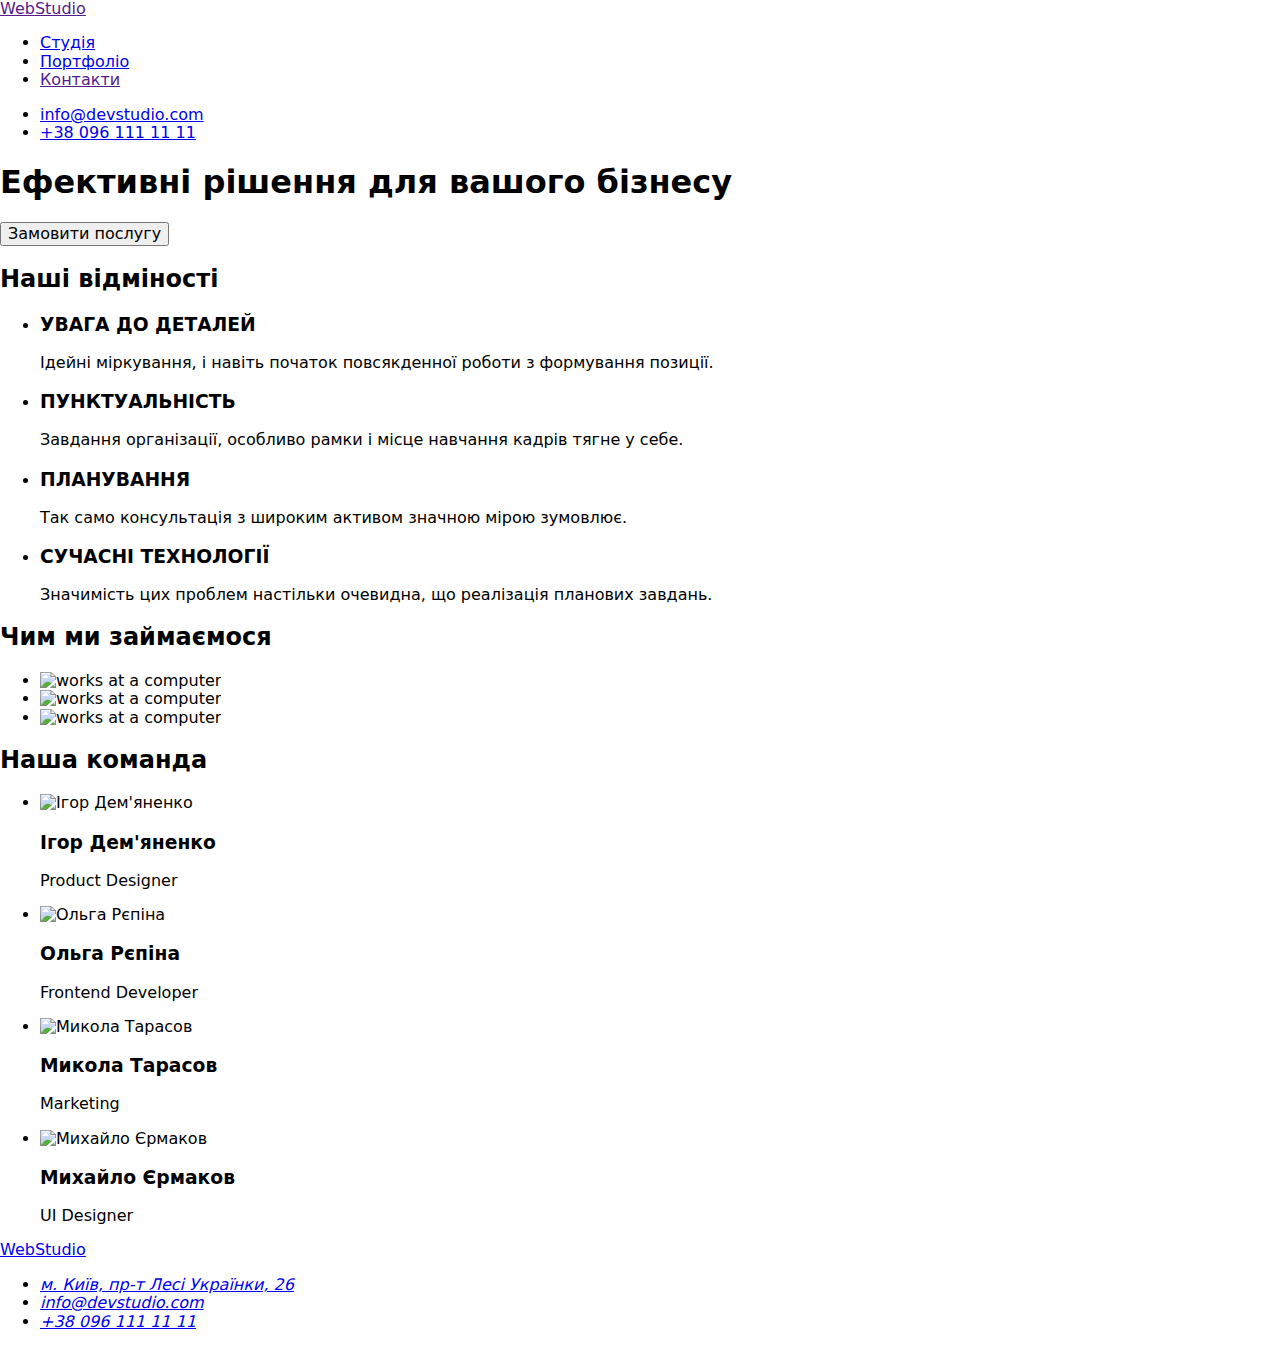
==== index.html @ b488ad5a "Initial commit" ====
<!DOCTYPE html>
<html lang="en">
<head>
    <link href="https://fonts.googleapis.com/css2?family=Raleway:wght@700&family=Roboto:wght@400;500;700;900&display=swap" rel="stylesheet">
    <link rel="stylesheet" href="https://cdnjs.cloudflare.com/ajax/libs/modern-normalize/0.6.0/modern-normalize.min.css"/>
    <meta charset="UTF-8">
    <meta http-equiv="X-UA-Compatible" content="IE=edge">
    <meta name="viewport" content="width=device-width, initial-scale=1.0">
    <title>Document</title>
    <link rel="stylesheet" href="./css/style.css">
</head>
<body>
    <header class="border-bottom">
    <div class="container">
        <nav class="main-nav">
                <a href="" class="logo"><span class="accent">Web</span>Studio</a>       
            <ul class="site-nav">
               <li class="item"><a href="./index.html" class="header-link current">Студія</a></li> 
                <li class="item"><a href="./portfolio.html" class="header-link">Портфоліо</a></li>
                <li class="item"><a href="" class="header-link">Контакти</a></li>
            </ul>
        </nav>
        
          <ul class="contact-nav">  
            <li><a href="mailto:info@devstudio.com" class="link">info@devstudio.com</a></li> 
            <li><a href="tel:+380961111111" class="link link-second">+38 096 111 11 11</a></li>
        </ul>       
        
    </div>
    </header>
<main>
    <section class="section first-sections">
                 <h1 class="first-title">Ефективні рішення для вашого бізнесу</h1>
        <button type="button" class="button">Замовити послугу</button>
    </section>
    <section class="section">
                
            <h2 class="second-title">Наші відміності</h2>
        <div class="container">
            <ul class="three-list">            
                <li class="item"><h3 class="three-title">УВАГА ДО ДЕТАЛЕЙ</h3>
                    <p>Ідейні міркування, і навіть початок повсякденної роботи з формування позиції.</p>
                </li>
                <li class="item"><h3 class="three-title">ПУНКТУАЛЬНІСТЬ</h3>
                    <p>Завдання організації, особливо рамки і місце навчання кадрів тягне у себе.</p>
                </li>
                <li class="item"><h3 class="three-title">ПЛАНУВАННЯ</h3>
                    <p>Так само консультація з широким активом значною мірою зумовлює.</p>
                </li>
                <li class="item"><h3 class="three-title">СУЧАСНІ ТЕХНОЛОГІЇ</h3>
                    <p>Значимість цих проблем настільки очевидна, що реалізація планових завдань.</p>
                </li>                       
            </ul>
    
        </div>
    </section>

    <section class="section section-off-padding">
                <h2 class="second-title">Чим ми займаємося</h2>
        <div class="container">
            
        <ul class="work-list">
            <li class="item"><img src="./images/imgone.jpg" alt="works at a computer" width="370"></li>
            <li class="item"><img src="./images/imgtwo.jpg" alt="works at a computer" width="370"></li>
            <li class="item"><img src="./images/imgthree.jpg" alt="works at a computer" width="370"></li>            
        </ul>
        </div>        
    </section>
            
    <section class="section">

                     <h2 class="second-title" class="second-title">Наша команда</h2>
            <div class="container person">
                    
            <ul class="person-list">
                <li class="item"><img class="person-foto" src="./images/igor.jpg" alt="Ігор Дем'яненко" width="270">
                    <div class="item-team"><h3 class="three-title">Ігор Дем'яненко</h3>
                    <p class="job-title">Product Designer</p></div>
                </li>
                <li class="item"><img class="person-foto" src="./images/olga.jpg" alt="Ольга Рєпіна" width="270">
                    <div class="item-team"><h3 class="three-title">Ольга Рєпіна</h3>
                    <p class="job-title">Frontend Developer</p></div>
                </li>
                <li class="item"><img class="person-foto" src="./images/kolya.jpg" alt="Микола Тарасов" width="270">
                    <div class="item-team"><h3 class="three-title">Микола Тарасов</h3>
                    <p class="job-title">Marketing</p></div>
                </li>
                <li class="item"><img class="person-foto" src="./images/miha.jpg" alt="Михайло Єрмаков" width="270">
                    <div class="item-team"><h3 class="three-title">Михайло Єрмаков</h3>
                    <p class="job-title">UI Designer</p></div>
                </li>              
            </ul>
            </div>
    </section>
</main>

    <footer class="list-footer">   

        

        <div class="container container-footer">
            <div class="logo-footer"><a href="./index.html" class="logo logo-footer"><span          class="accent">Web</span>Studio</a></div>
            <address class="address-footer">
                <ul class="contacts-list">
                    <li class="item"><a href="https://www.google.com/search?q=%D0%BC.+%D0%9A%D0%B8%D1%97%D0%B2%2C+%D0%BF%D1%80-%D1%82+%D0%9B%D0%B5%D1%81%D1%96+%D0%A3%D0%BA%D1%80%D0%B0%D1%97%D0%BD%D0%BA%D0%B8%2C+26&rlz=1C1CHBD_ruUA898UA898&oq=%D0%BC.+%D0%9A%D0%B8%D1%97%D0%B2%2C+%D0%BF%D1%80-%D1%82+%D0%9B%D0%B5%D1%81%D1%96+%D0%A3%D0%BA%D1%80%D0%B0%D1%97%D0%BD%D0%BA%D0%B8%2C+26&aqs=chrome..69i57j0i512j0i22i30l2.717j0j9&sourceid=chrome&ie=UTF-8" "target="_blank" class="link-footer addres"  rel="noopener noreferrer">м. Київ, пр-т Лесі Українки, 26</a></li>
                    <li class="item"><a href="mailto:info@devstudio.com" class="link-footer">info@devstudio.com</a></li>
                    <li class="item"><a href="tel:+380961111111" class="link-footer">+38 096 111 11 11</a></li>
                </ul>
            </address>
        </div>
    </footer>
</body>
</html>
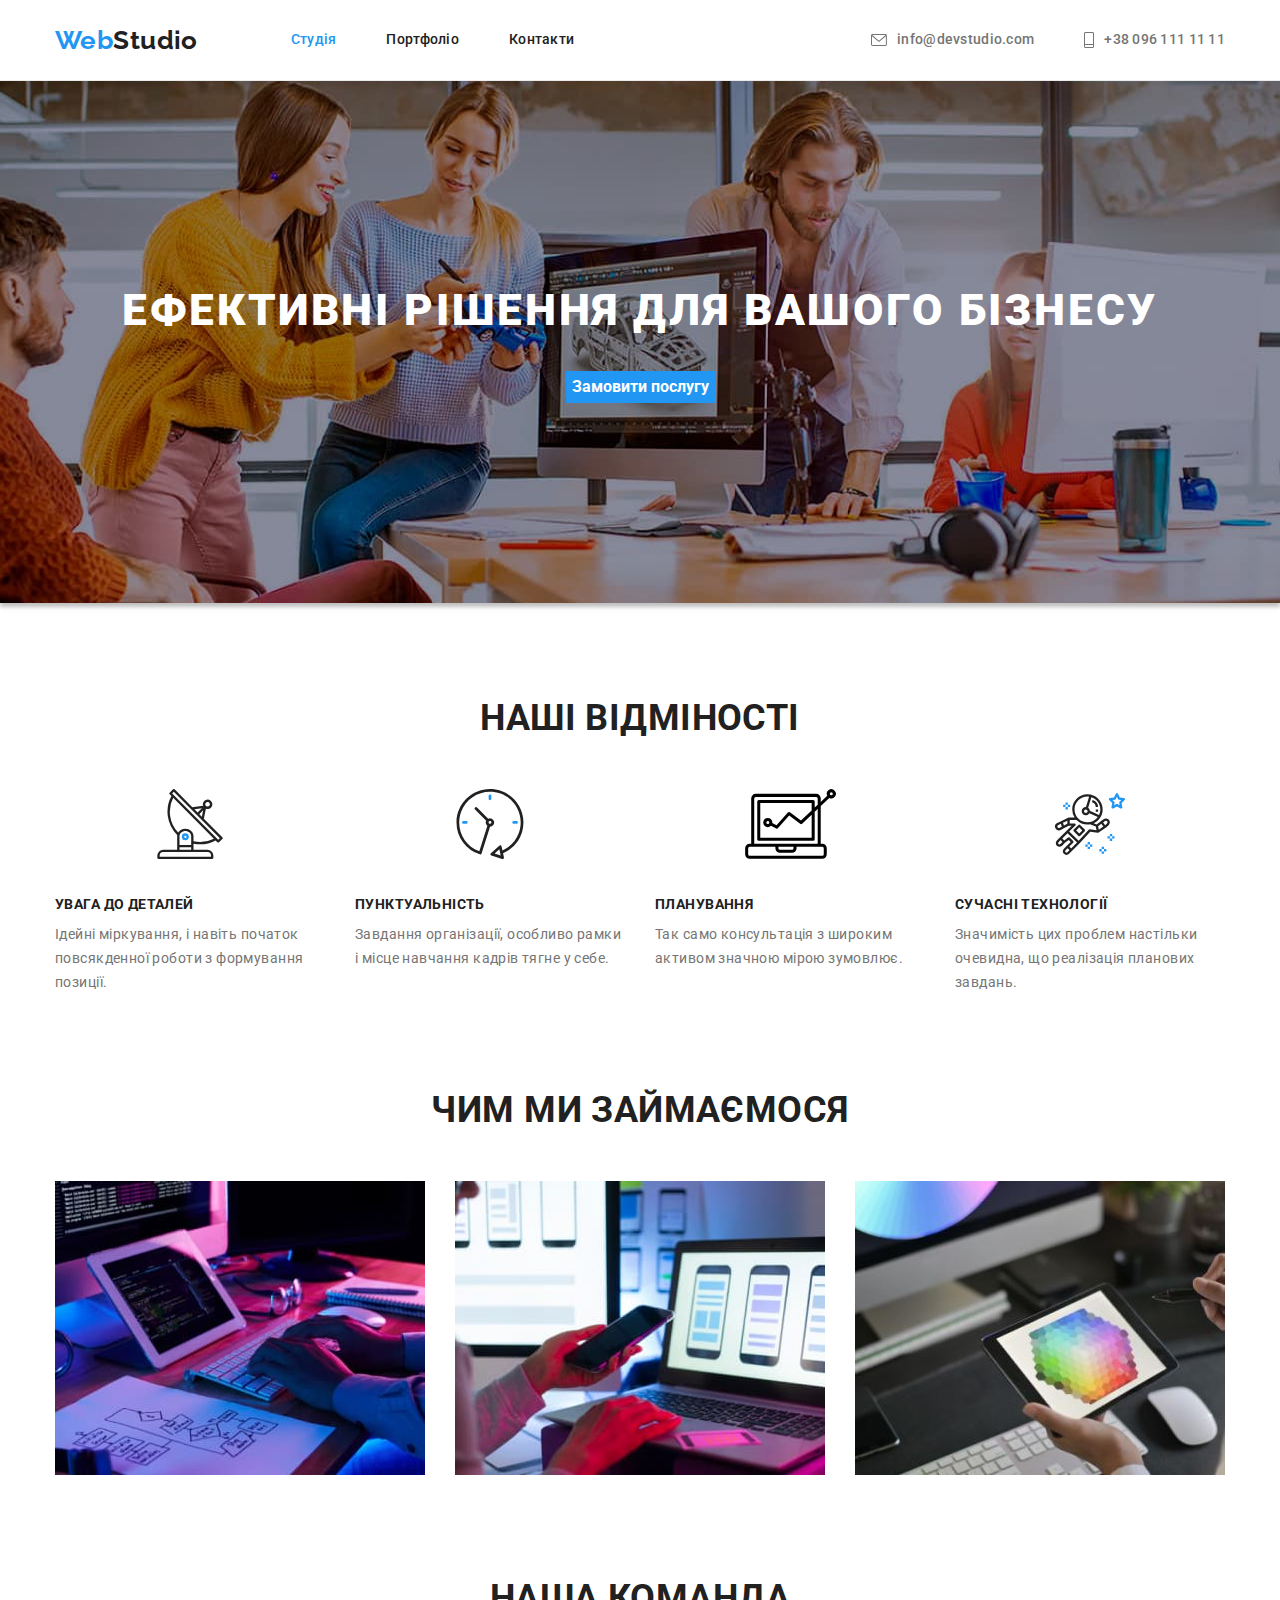
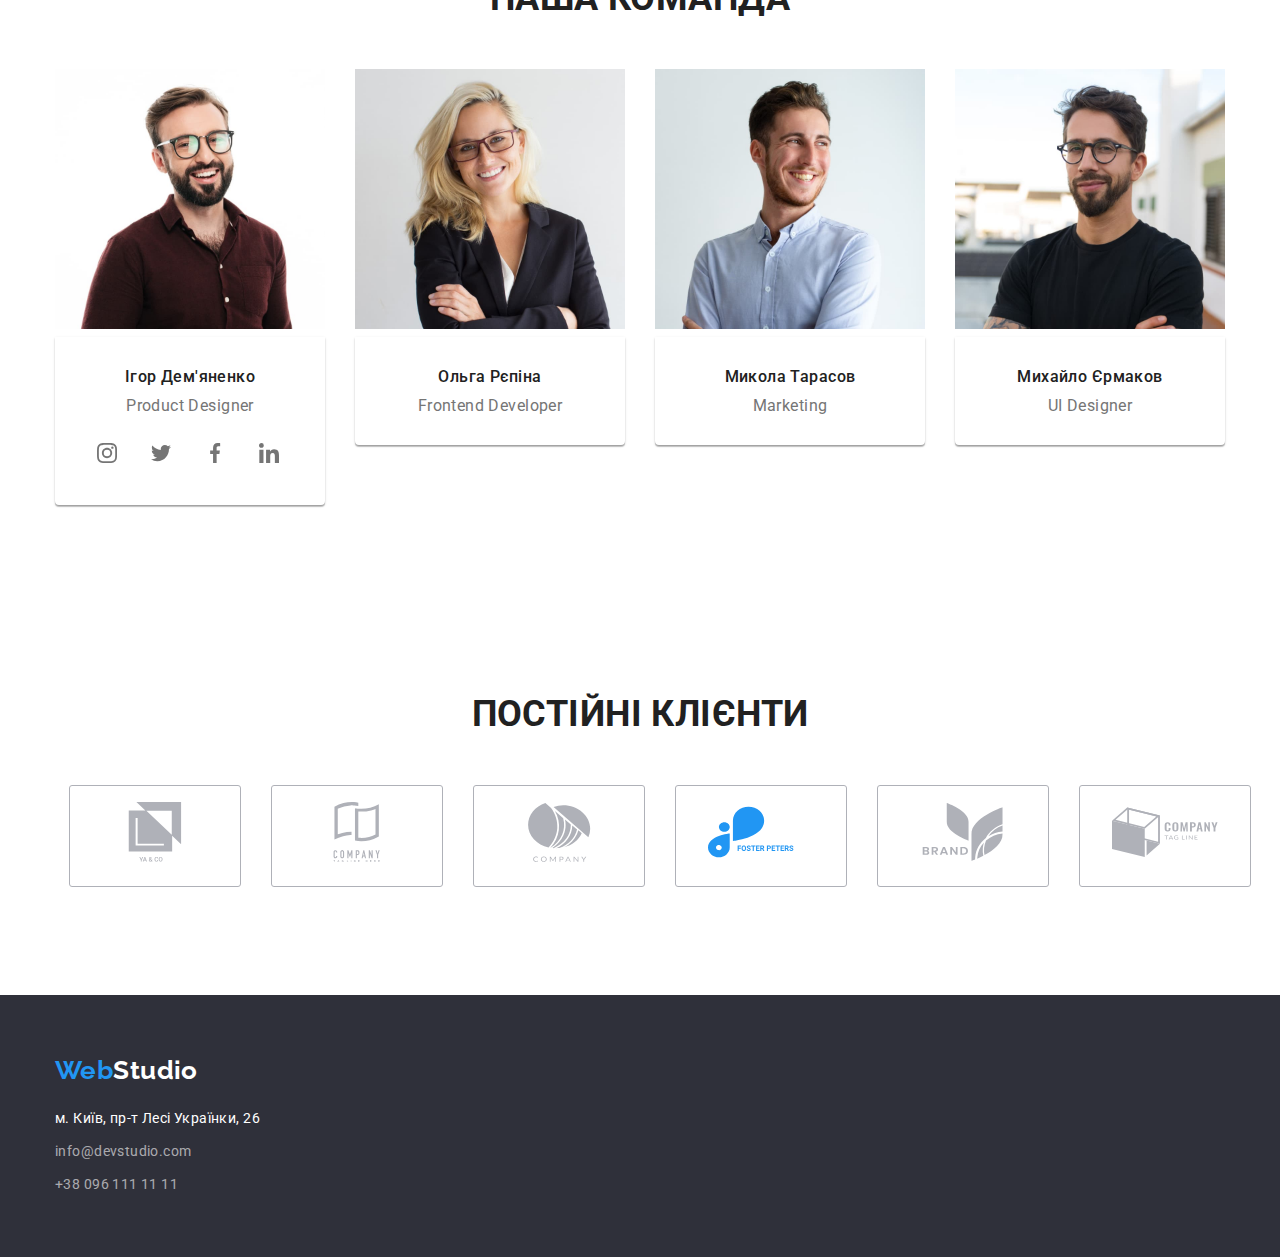
==== commit c82b409f: "для проверки svg" ====
--- a/index.html
+++ b/index.html
@@ -20,16 +20,16 @@
                 <li class="item"><a href="" class="header-link">Контакти</a></li>
             </ul>
         </nav>
-        
           <ul class="contact-nav">  
-            <li><a href="mailto:info@devstudio.com" class="link">info@devstudio.com</a></li> 
-            <li><a href="tel:+380961111111" class="link link-second">+38 096 111 11 11</a></li>
+            <li><a href="mailto:info@devstudio.com" class="link"><svg class="icon__massage"><use href="./images/symbol-defs.svg#icon-envelope-hover"></use></svg>info@devstudio.com</a></li> 
+            <li><a href="tel:+380961111111" class="link link-second"><svg class="icon__phone"><use href="./images/symbol-defs.svg#icon-phone"></use></svg> +38 096 111 11 11</a></li>
         </ul>       
         
     </div>
     </header>
 <main>
     <section class="section first-sections">
+        
                  <h1 class="first-title">Ефективні рішення для вашого бізнесу</h1>
         <button type="button" class="button">Замовити послугу</button>
     </section>
@@ -38,16 +38,16 @@
             <h2 class="second-title">Наші відміності</h2>
         <div class="container">
             <ul class="three-list">            
-                <li class="item"><h3 class="three-title">УВАГА ДО ДЕТАЛЕЙ</h3>
+                <li class="item"><svg class="icon__our__differences" width="70" height="70"><use href="./images/symbol-defs.svg#icon-antenna-1"></use></svg><h3 class="three-title">УВАГА ДО ДЕТАЛЕЙ</h3>
                     <p>Ідейні міркування, і навіть початок повсякденної роботи з формування позиції.</p>
                 </li>
-                <li class="item"><h3 class="three-title">ПУНКТУАЛЬНІСТЬ</h3>
+                <li class="item"><svg class="icon__our__differences" width="70" height="70"><use href="./images/symbol-defs.svg#icon-clock-1"></use></svg><h3 class="three-title">ПУНКТУАЛЬНІСТЬ</h3>
                     <p>Завдання організації, особливо рамки і місце навчання кадрів тягне у себе.</p>
                 </li>
-                <li class="item"><h3 class="three-title">ПЛАНУВАННЯ</h3>
+                <li class="item"><svg class="icon__our__differences" width="70" height="70"><use href="./images/symbol-defs.svg#icon-Vector-1"></use></svg><h3 class="three-title">ПЛАНУВАННЯ</h3>
                     <p>Так само консультація з широким активом значною мірою зумовлює.</p>
                 </li>
-                <li class="item"><h3 class="three-title">СУЧАСНІ ТЕХНОЛОГІЇ</h3>
+                <li class="item"><svg class="icon__our__differences" width="70" height="70"><use href="./images/symbol-defs.svg#icon-astronaut-1"></use></svg><h3 class="three-title">СУЧАСНІ ТЕХНОЛОГІЇ</h3>
                     <p>Значимість цих проблем настільки очевидна, що реалізація планових завдань.</p>
                 </li>                       
             </ul>
@@ -69,29 +69,112 @@
             
     <section class="section">
 
-                     <h2 class="second-title" class="second-title">Наша команда</h2>
+                     <h2 class="second-title">Наша команда</h2>
             <div class="container person">
                     
             <ul class="person-list">
                 <li class="item"><img class="person-foto" src="./images/igor.jpg" alt="Ігор Дем'яненко" width="270">
                     <div class="item-team"><h3 class="three-title">Ігор Дем'яненко</h3>
-                    <p class="job-title">Product Designer</p></div>
+                    <p class="job-title">Product Designer</p>
+                    <ul class="social__list">
+                        <li class="social__item">
+                            <a href="#" class="social__link" target="_blank">
+                                <svg class="icon__social" width="20" height="20">
+                                    <use class="test" href="/images/symbol-defs.svg#icon-instagram-2"></use>
+                                </svg>
+                            </a>
+                        </li>
+                        <li class="social__item">
+                            <a href="#" class="social__link" target="_blank">
+                                <svg class="icon__social" width="20" height="20">
+                                    <use href="/images/symbol-defs.svg#icon-twitter-1""></use>
+                                </svg>
+                            </a>
+                        </li>
+                        <li class="social__item">
+                            <a href="#" class="social__link" target="_blank">
+                                <svg class="icon__social" width="20" height="20">
+                                    <use href="/images/symbol-defs.svg#icon-facebook-1"></use>
+                                </svg>
+                            </a>
+                        </li>
+                        <li class="social__item">
+                            <a href="#" class="social__link" target="_blank">
+                                <svg class="icon__social" width="20" height="20">
+                                    <use href="/images/symbol-defs.svg#icon-linkedin-1"></use>
+                                </svg>
+                            </a>
+                        </li>
+                    </ul>                   
+                </div>
+                    
                 </li>
                 <li class="item"><img class="person-foto" src="./images/olga.jpg" alt="Ольга Рєпіна" width="270">
                     <div class="item-team"><h3 class="three-title">Ольга Рєпіна</h3>
-                    <p class="job-title">Frontend Developer</p></div>
+                    <p class="job-title">Frontend Developer</p>                    
+                </div>
+                   
                 </li>
                 <li class="item"><img class="person-foto" src="./images/kolya.jpg" alt="Микола Тарасов" width="270">
                     <div class="item-team"><h3 class="three-title">Микола Тарасов</h3>
-                    <p class="job-title">Marketing</p></div>
+                    <p class="job-title">Marketing</p>                    
+                </div>
+                   
                 </li>
                 <li class="item"><img class="person-foto" src="./images/miha.jpg" alt="Михайло Єрмаков" width="270">
                     <div class="item-team"><h3 class="three-title">Михайло Єрмаков</h3>
-                    <p class="job-title">UI Designer</p></div>
-                </li>              
-            </ul>
+                    <p class="job-title">UI Designer</p>                    
             </div>
     </section>
+
+    <section class="section">
+        <h2 class="second-title">Постійні клієнти</h2>
+        <ul class="client">
+            <li class="client__item">
+                <a href="">
+                    <svg class="icon__client" width="106" height="60">
+                        <use href="/images/symbol-defs.svg#icon-Union"></use>
+                    </svg>
+                </a>
+            </li>
+            <li class="client__item">
+                <a href="">
+                    <svg class="icon__client" width="106" height="60">
+                        <use href="/images/symbol-defs.svg#icon-group"></use>
+                    </svg>
+                </a>
+            </li>
+            <li class="client__item">
+                <a href="">
+                    <svg class="icon__client" width="106" height="60">
+                        <use href="/images/symbol-defs.svg#icon-group-1"></use>
+                    </svg>
+                </a>
+            </li>
+            <li class="client__item">
+                <a href="">
+                    <svg class="icon__client" width="106" height="60">
+                        <use href="/images/symbol-defs.svg#icon-group-2"></use>
+                    </svg>
+                </a>
+            </li>
+            <li class="client__item">
+                <a href="">
+                    <svg class="icon__client" width="106" height="60">
+                        <use href="/images/symbol-defs.svg#icon-group-3"></use>
+                    </svg>
+                </a>
+            </li>
+            <li class="client__item">
+                <a href="">
+                    <svg class="icon__client" width="106" height="60">
+                        <use href="/images/symbol-defs.svg#icon-Object"></use>
+                    </svg>
+                </a>
+            </li>
+        </ul>
+    </section>
+
 </main>
 
     <footer class="list-footer">   
--- a/css/style.css
+++ b/css/style.css
@@ -0,0 +1,483 @@
+:root {
+    --accent-color: #2196F3;
+    --primary-text-color: #757575;
+    --primary-bg-color: #FFFFFF;
+    --primary-page-color: #212121;
+    --portfolio-button-color: #F5F4FA;
+}
+
+body {
+    color: var(--primary-text-color);
+    background-color: var(--primary-bg-color);
+    font-family: Roboto, sans-serif;
+    letter-spacing: 0.03em;    
+    font-size: 14px;
+    line-height: 1.71;
+}
+
+.logo {
+    margin-left: 0px;
+    margin-right: 93px;
+    
+    color: var(--primary-page-color);
+    text-decoration: none;
+    font-family: Raleway;
+    font-size: 26px;
+    font-weight: 700;
+    line-height: 1.19;
+}
+
+.main-nav {
+    display: flex;
+    align-items: center;
+
+}
+
+
+
+.logo:hover,
+.logo:focus {
+    color: var(--accent-color);
+}
+
+.logo-footer {
+    margin-bottom: 20px;
+    margin-right: 0;
+
+    color: var(--primary-bg-color);
+}
+
+.list-footer {
+    background-color: #2F303A;
+    
+}
+
+.button {
+    color: var(--primary-bg-color);
+    background-color: var(--accent-color);
+    border: none;
+    font-family: 'Roboto';
+    font-weight: 700;
+    font-size: 16px;
+    line-height: 1.88;
+    cursor: pointer;
+}
+
+.portfolio-button {
+    border-radius: 4px;
+    padding: 6px 22px;
+    
+    background-color: var(--portfolio-button-color);
+    color: var(--primary-page-color);
+    font-weight: 500;
+    line-height: 1.6;    
+}
+
+
+
+.portfolio-button:hover,
+.portfolio-button:focus {
+    background-color: var(--accent-color);
+    color: var(--primary-bg-color);
+}
+
+.button-list {
+    list-style: none;
+}
+
+.section {    
+    padding-top: 94px;
+    padding-bottom: 94px;
+}
+
+.section-off-padding {
+    padding: 0;
+}
+
+.first-sections {
+    background: rgba(47, 48, 58, 0.4);
+    background-image: url(/images/background.jpg);
+    background-repeat: no-repeat;
+    background-position: center;
+    fill: #2F303A;
+    box-shadow: 0px 4px 4px rgba(0, 0, 0, 0.25);
+
+    text-align: center;    
+    padding-top: 200px;
+    padding-bottom: 200px;
+}
+
+
+
+.first-title {
+
+    margin-top: 0;
+    margin-bottom: 30px;
+    color: var(--primary-bg-color);
+    font-size: 44px;
+    font-weight: 900;
+    line-height: 1.36;
+    letter-spacing: 0.06em;
+    text-align: center;
+    text-transform: uppercase;
+}
+
+.second-title {
+    margin: 0;
+    margin-bottom: 50px;
+    color: var(--primary-page-color);
+    font-size: 36px;
+    font-weight: 700;
+    line-height: 1.17;
+    text-align: center;
+    text-transform: uppercase;
+}
+
+.container {
+    display: flex;
+    align-items: center;
+    
+    width: 1200px;
+    margin-left: auto;
+    margin-right: auto;
+
+    padding-left: 15px;
+    padding-right: 15px;
+    margin-top: 0;
+    margin-bottom: 0;
+}
+
+.container-footer {
+    flex-direction: column;
+    align-items: flex-start;
+    padding-top: 60px;
+    padding-bottom: 60px;
+}
+
+.three-title {    
+    margin-top: 0;
+    margin-bottom: 10px;
+    color: var(--primary-page-color);    
+    font-weight: 700;
+    font-size: 14px;
+    line-height: 1.14;
+    
+}
+
+.person-list {
+    display: flex;
+    margin-top: 0;
+    padding: 0;
+    margin-bottom: 0;
+}
+
+.person-list .item:not(:last-child) {
+    margin-right: 30px;
+}
+
+.job-title {
+    margin: 0;
+}
+
+.three-list {
+    display: flex;    
+    margin-top: 0;
+    margin-bottom: 0;
+    padding: 0;    
+}
+
+.three-list .item {
+    width: 270px;
+}
+
+.three-list .item:not(:last-child) {
+    margin-right: 30px;
+} 
+
+.three-list p {
+    margin-top: 0;
+    margin-bottom: 0;
+}
+
+.three-list, 
+.work-list,
+.person-list,
+.contacts-list,
+.portfolio,
+.filter {
+    list-style: none;
+    font-style: normal;
+}
+
+.filter {
+    display: flex;
+    justify-content: center;
+
+    margin-bottom: 34px;
+}
+
+.filter .item:not(:last-child) {
+    margin-right: 8px;
+}
+
+.contacts-list {
+    padding-left: 0;   
+    margin: 0;
+}
+
+.contacts-list .item:not(:last-child) {
+    margin-bottom: 9px;
+}
+
+.work-list {
+    display: flex;
+    padding: 0;
+    margin: 0;
+}
+
+.work-list .item:not(:last-child) {
+    margin-right: 30px;
+}
+
+.person h3 {
+    font-weight: 500;
+    font-size: 16px;
+    line-height: 1.19;
+}
+
+.job-title {
+font-size: 16px;
+line-height: 1.19;
+}
+
+.accent {
+    color: var(--accent-color);
+}
+
+.site-nav {
+    display: flex;
+
+    padding-inline-start: 0;
+    list-style: none;   
+    margin: 0;
+}
+
+
+/* .site-nav .item {
+    outline: 1px solid red;
+} */
+
+.site-nav .item:not(:last-child) {
+    margin-right: 50px;
+}
+
+.site-nav .item {
+    padding-top: 28.031px;
+    padding-bottom: 28.031px;
+}
+
+
+.header-link:hover,
+.header-link:focus {
+    color: var(--accent-color);
+}
+
+.icon__massage:focus,
+.icon__massage:hover,
+.link:hover,
+.link:focus {
+    color: var(--accent-color);
+    fill: var(--accent-color);
+}
+
+.link-footer {
+    text-decoration: none;
+    color:rgba(255, 255, 255, 0.6);
+}
+
+.addres {
+    color: var(--primary-bg-color);
+}
+
+.link-footer:hover,
+.link-footer:focus {
+    color: var(--primary-bg-color);
+}
+
+.link {
+    display: flex;
+    align-items: center;
+    text-decoration: none;
+    color: var(--primary-text-color);
+    font-weight: 500;
+    line-height: 1.14;
+    letter-spacing: 0.02em;    
+}
+
+.link + .link {
+    margin-left: 50px;
+}
+
+/* .box {
+    display: flex;
+    align-items: center;
+    border-bottom: 1px #ECECEC;
+    
+    width: 1230px;
+    margin: auto;    
+    padding-left: 15px;
+    padding-right: 15px;    
+} */
+
+.contact-nav {
+    display: flex;
+    list-style: none;
+    margin-left: auto;   
+}
+
+.link-second {
+    margin-left: 50px;
+}
+
+.header-link {
+color: var(--primary-page-color);
+text-decoration: none;
+font-weight: 500;
+line-height: 1.14;
+letter-spacing: 0.02em;
+}
+
+.current {
+    color: var(--accent-color);
+}
+
+.portfolio-second-title {
+font-weight: 700;
+font-size: 18px;
+line-height: 2;
+letter-spacing: 0.06em;
+color: #212121;
+margin: 0 0 4px 0;
+}
+
+.portfolio-page {
+font-size: 16px;
+line-height: 1.9;
+margin: 0;
+}
+
+.portfolio {
+    display: flex;
+    flex-wrap: wrap;    
+    
+}
+
+.portfolio .item {
+    margin-right: 30px;
+    margin-bottom: 30px;
+    width: calc((100% - 60px) / 3);
+    border: 1px solid #EEEEEE;
+}
+
+.portfolio .item:nth-child(3n) {
+    margin-right: 0;
+}
+
+.portfolio .item:nth-last-child(-n + 3) {
+    margin-bottom: 0;
+}
+
+.item-text {
+    padding: 20px 24px;
+}
+
+.border-bottom {
+    border-bottom: 1px solid #ECECEC;
+}
+
+.person-list .item-team {
+    box-shadow: 0px 1px 3px rgba(0, 0, 0, 0.12), 0px 1px 1px rgba(0, 0, 0, 0.14), 0px 2px 1px rgba(0, 0, 0, 0.2);
+border-radius: 0px 0px 4px 4px;
+background-color: var(--primary-bg-color);
+}
+
+.item-team {
+    padding: 30px;
+    text-align: center;
+}
+
+.icon__massage {
+    width: 16px;
+    height: 12px;
+    margin-right: 10px;
+    fill: currentColor;
+}
+
+.icon__phone {    
+    width: 10px;
+    height: 16px;
+    margin-right: 10px ;
+    fill: currentColor;
+}
+
+.icon__our__differences {
+width: 270px;
+margin-bottom: 30px;
+}
+    
+.social__list {
+    margin-top: 16px;
+    padding: 0;
+    display: flex;
+    list-style: none;
+}
+
+.social__item:not(:last-child) {
+    margin-right: 10px;
+}
+
+.client {
+    display: flex;
+    align-items: center;
+    justify-content: center;
+    list-style: none;
+}
+
+.client__item {
+    border: 1px solid #AFB1B8;
+    padding: 16px 32px;
+    border-radius: 3px;
+}
+
+.client__item:not(:last-child) {
+    margin-right: 30px;
+}
+
+
+
+/* .icon__social:hover {
+    fill: var(--primary-bg-color); 
+} */
+
+.social__link {
+    display: flex;
+    align-items: center;
+    justify-content: center;    
+    width: 44px;
+    height: 44px;
+    border-radius: 50%;
+    color: var(--primary-text-color);
+}
+
+.icon__social {
+    fill: var(--primary-text-color);        
+}
+
+.social__link:hover,
+.social__link:focus,
+.social__link:hover .icon__social, 
+.social__link:focus .icon__social {
+    background-color: var(--accent-color);    
+    color: var(--primary-bg-color);
+}
+
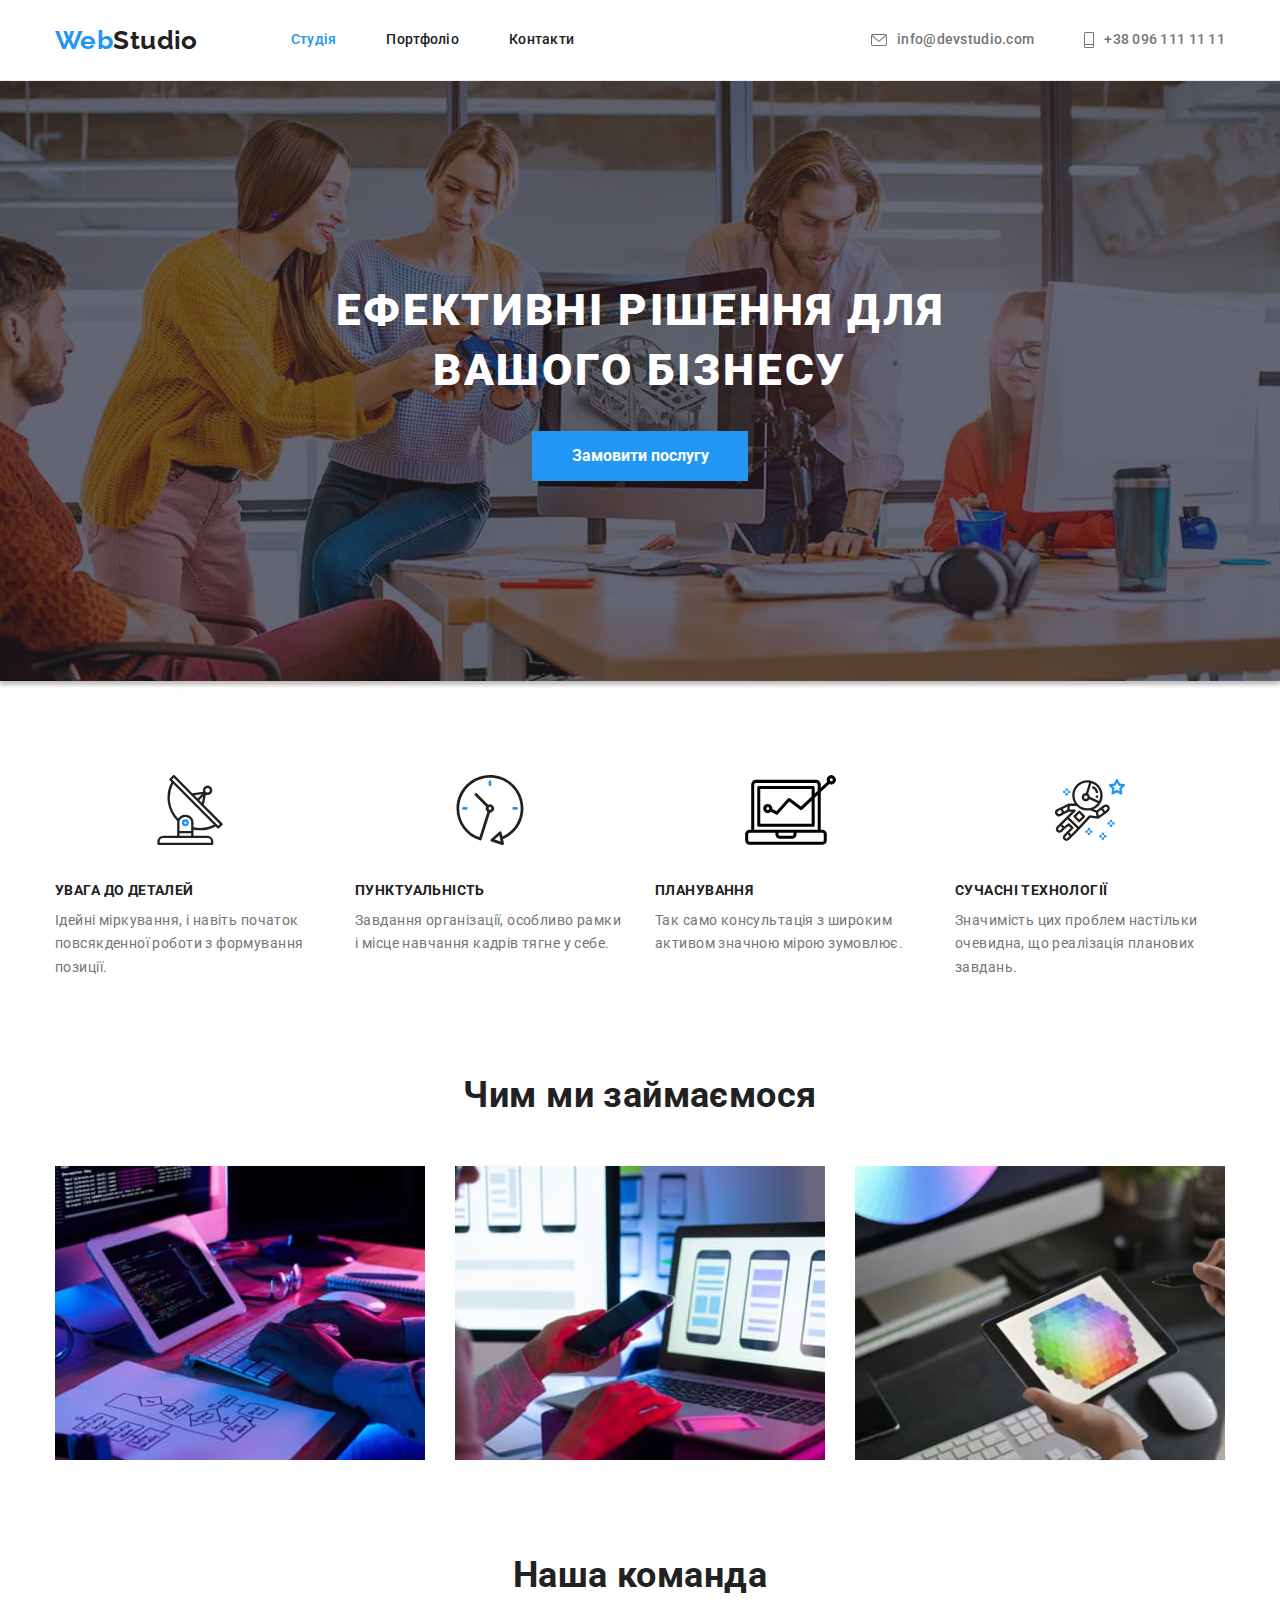
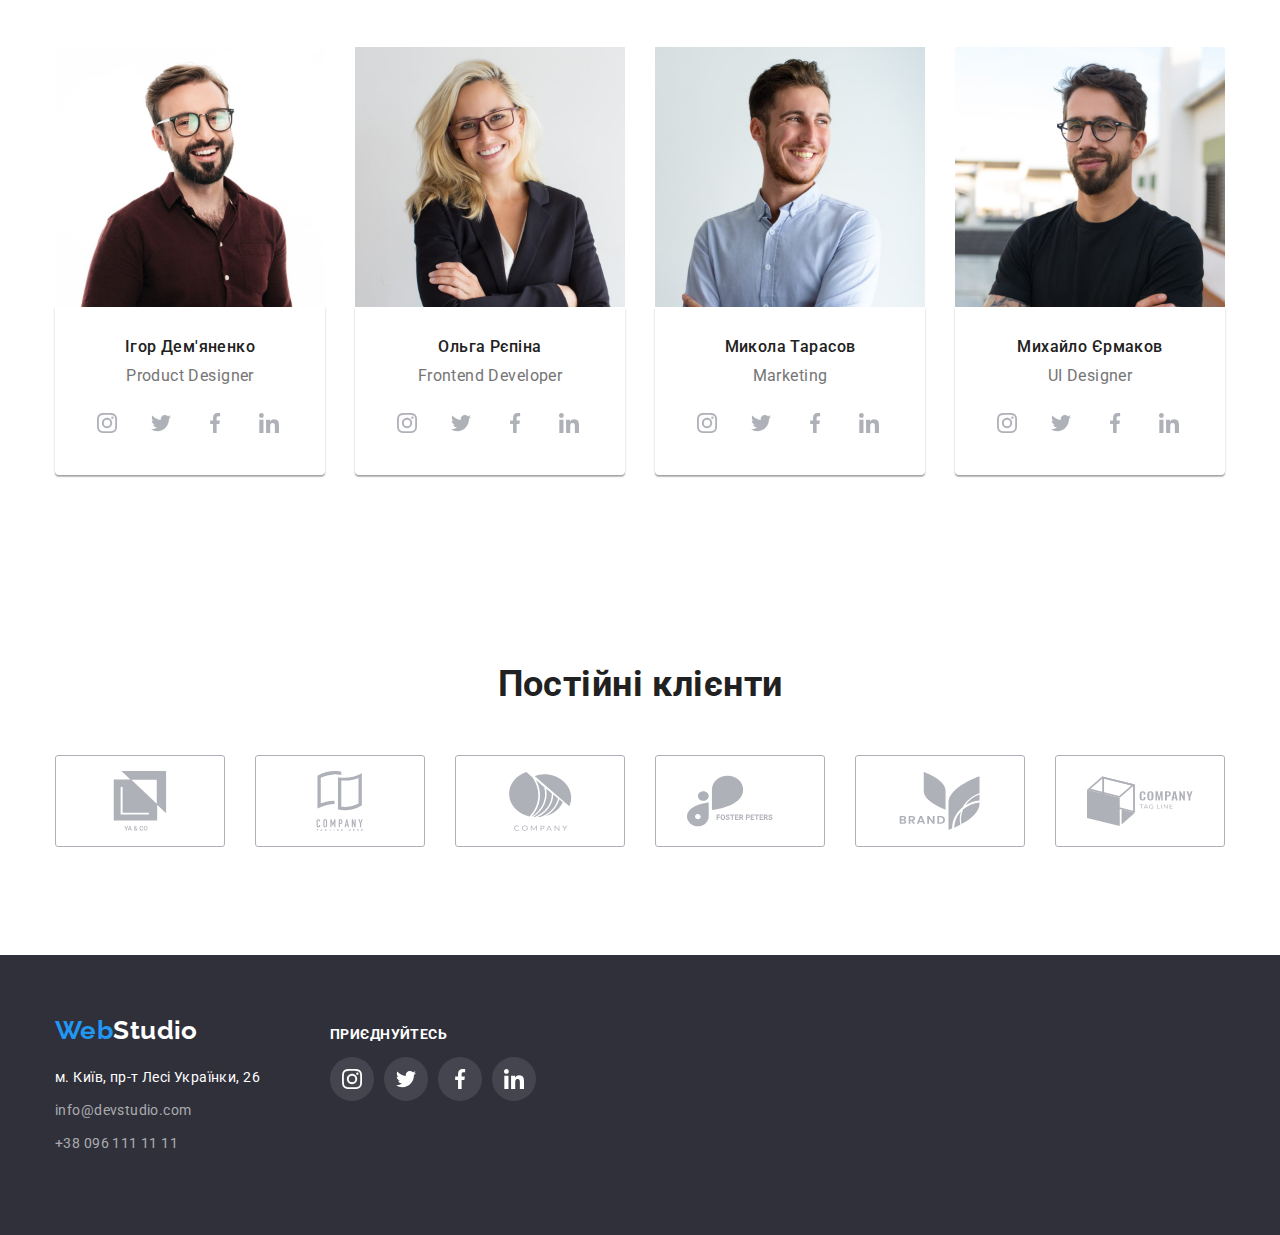
==== commit 00c20851: "finishd home work 4" ====
--- a/index.html
+++ b/index.html
@@ -6,7 +6,7 @@
     <meta charset="UTF-8">
     <meta http-equiv="X-UA-Compatible" content="IE=edge">
     <meta name="viewport" content="width=device-width, initial-scale=1.0">
-    <title>Document</title>
+    <title>WebStudio</title>
     <link rel="stylesheet" href="./css/style.css">
 </head>
 <body>
@@ -21,33 +21,34 @@
             </ul>
         </nav>
           <ul class="contact-nav">  
-            <li><a href="mailto:info@devstudio.com" class="link"><svg class="icon__massage"><use href="./images/symbol-defs.svg#icon-envelope-hover"></use></svg>info@devstudio.com</a></li> 
-            <li><a href="tel:+380961111111" class="link link-second"><svg class="icon__phone"><use href="./images/symbol-defs.svg#icon-phone"></use></svg> +38 096 111 11 11</a></li>
+            <li><a href="mailto:info@devstudio.com" class="link"><svg class="icon__massage"><use href="./images/sprite.svg#icon-envelope-hover"></use></svg>info@devstudio.com</a></li> 
+            <li><a href="tel:+380961111111" class="link link-second"><svg class="icon__phone"><use href="./images/sprite.svg#icon-phone"></use></svg> +38 096 111 11 11</a></li>
         </ul>       
         
     </div>
     </header>
 <main>
     <section class="section first-sections">
-        
+            <div class="poster__first__section">
                  <h1 class="first-title">Ефективні рішення для вашого бізнесу</h1>
-        <button type="button" class="button">Замовити послугу</button>
+                <button type="button" class="button">Замовити послугу</button>
+            </div>
     </section>
     <section class="section">
                 
-            <h2 class="second-title">Наші відміності</h2>
+            <h2 class="second-title hiden">Наші відміності</h2>
         <div class="container">
             <ul class="three-list">            
-                <li class="item"><svg class="icon__our__differences" width="70" height="70"><use href="./images/symbol-defs.svg#icon-antenna-1"></use></svg><h3 class="three-title">УВАГА ДО ДЕТАЛЕЙ</h3>
+                <li class="item"><svg class="icon__our__differences" width="70" height="70"><use href="./images/sprite.svg#icon-antenna-1"></use></svg><h3 class="three-title">УВАГА ДО ДЕТАЛЕЙ</h3>
                     <p>Ідейні міркування, і навіть початок повсякденної роботи з формування позиції.</p>
                 </li>
-                <li class="item"><svg class="icon__our__differences" width="70" height="70"><use href="./images/symbol-defs.svg#icon-clock-1"></use></svg><h3 class="three-title">ПУНКТУАЛЬНІСТЬ</h3>
+                <li class="item"><svg class="icon__our__differences" width="70" height="70"><use href="./images/sprite.svg#icon-clock-1"></use></svg><h3 class="three-title">ПУНКТУАЛЬНІСТЬ</h3>
                     <p>Завдання організації, особливо рамки і місце навчання кадрів тягне у себе.</p>
                 </li>
-                <li class="item"><svg class="icon__our__differences" width="70" height="70"><use href="./images/symbol-defs.svg#icon-Vector-1"></use></svg><h3 class="three-title">ПЛАНУВАННЯ</h3>
+                <li class="item"><svg class="icon__our__differences" width="70" height="70"><use href="./images/sprite.svg#icon-Vector-1"></use></svg><h3 class="three-title">ПЛАНУВАННЯ</h3>
                     <p>Так само консультація з широким активом значною мірою зумовлює.</p>
                 </li>
-                <li class="item"><svg class="icon__our__differences" width="70" height="70"><use href="./images/symbol-defs.svg#icon-astronaut-1"></use></svg><h3 class="three-title">СУЧАСНІ ТЕХНОЛОГІЇ</h3>
+                <li class="item"><svg class="icon__our__differences" width="70" height="70"><use href="./images/sprite.svg#icon-astronaut-1"></use></svg><h3 class="three-title">СУЧАСНІ ТЕХНОЛОГІЇ</h3>
                     <p>Значимість цих проблем настільки очевидна, що реалізація планових завдань.</p>
                 </li>                       
             </ul>
@@ -80,28 +81,28 @@
                         <li class="social__item">
                             <a href="#" class="social__link" target="_blank">
                                 <svg class="icon__social" width="20" height="20">
-                                    <use class="test" href="/images/symbol-defs.svg#icon-instagram-2"></use>
-                                </svg>
-                            </a>
-                        </li>
-                        <li class="social__item">
-                            <a href="#" class="social__link" target="_blank">
-                                <svg class="icon__social" width="20" height="20">
-                                    <use href="/images/symbol-defs.svg#icon-twitter-1""></use>
-                                </svg>
-                            </a>
-                        </li>
-                        <li class="social__item">
-                            <a href="#" class="social__link" target="_blank">
-                                <svg class="icon__social" width="20" height="20">
-                                    <use href="/images/symbol-defs.svg#icon-facebook-1"></use>
-                                </svg>
-                            </a>
-                        </li>
-                        <li class="social__item">
-                            <a href="#" class="social__link" target="_blank">
-                                <svg class="icon__social" width="20" height="20">
-                                    <use href="/images/symbol-defs.svg#icon-linkedin-1"></use>
+                                    <use class="test" href="/images/sprite.svg#icon-instagram-2"></use>
+                                </svg>
+                            </a>
+                        </li>
+                        <li class="social__item">
+                            <a href="#" class="social__link" target="_blank">
+                                <svg class="icon__social" width="20" height="20">
+                                    <use href="/images/sprite.svg#icon-twitter-1""></use>
+                                </svg>
+                            </a>
+                        </li>
+                        <li class="social__item">
+                            <a href="#" class="social__link" target="_blank">
+                                <svg class="icon__social" width="20" height="20">
+                                    <use href="/images/sprite.svg#icon-facebook-1"></use>
+                                </svg>
+                            </a>
+                        </li>
+                        <li class="social__item">
+                            <a href="#" class="social__link" target="_blank">
+                                <svg class="icon__social" width="20" height="20">
+                                    <use href="/images/sprite.svg#icon-linkedin-1"></use>
                                 </svg>
                             </a>
                         </li>
@@ -111,19 +112,109 @@
                 </li>
                 <li class="item"><img class="person-foto" src="./images/olga.jpg" alt="Ольга Рєпіна" width="270">
                     <div class="item-team"><h3 class="three-title">Ольга Рєпіна</h3>
-                    <p class="job-title">Frontend Developer</p>                    
+                    <p class="job-title">Frontend Developer</p>   
+                    <ul class="social__list">
+                        <li class="social__item">
+                            <a href="#" class="social__link" target="_blank">
+                                <svg class="icon__social" width="20" height="20">
+                                    <use class="test" href="/images/sprite.svg#icon-instagram-2"></use>
+                                </svg>
+                            </a>
+                        </li>
+                        <li class="social__item">
+                            <a href="#" class="social__link" target="_blank">
+                                <svg class="icon__social" width="20" height="20">
+                                    <use href="/images/sprite.svg#icon-twitter-1""></use>
+                                </svg>
+                            </a>
+                        </li>
+                        <li class="social__item">
+                            <a href="#" class="social__link" target="_blank">
+                                <svg class="icon__social" width="20" height="20">
+                                    <use href="/images/sprite.svg#icon-facebook-1"></use>
+                                </svg>
+                            </a>
+                        </li>
+                        <li class="social__item">
+                            <a href="#" class="social__link" target="_blank">
+                                <svg class="icon__social" width="20" height="20">
+                                    <use href="/images/sprite.svg#icon-linkedin-1"></use>
+                                </svg>
+                            </a>
+                        </li>
+                    </ul>                                    
                 </div>
                    
                 </li>
                 <li class="item"><img class="person-foto" src="./images/kolya.jpg" alt="Микола Тарасов" width="270">
                     <div class="item-team"><h3 class="three-title">Микола Тарасов</h3>
-                    <p class="job-title">Marketing</p>                    
+                    <p class="job-title">Marketing</p> 
+                    <ul class="social__list">
+                        <li class="social__item">
+                            <a href="#" class="social__link" target="_blank">
+                                <svg class="icon__social" width="20" height="20">
+                                    <use class="test" href="/images/sprite.svg#icon-instagram-2"></use>
+                                </svg>
+                            </a>
+                        </li>
+                        <li class="social__item">
+                            <a href="#" class="social__link" target="_blank">
+                                <svg class="icon__social" width="20" height="20">
+                                    <use href="/images/sprite.svg#icon-twitter-1""></use>
+                                </svg>
+                            </a>
+                        </li>
+                        <li class="social__item">
+                            <a href="#" class="social__link" target="_blank">
+                                <svg class="icon__social" width="20" height="20">
+                                    <use href="/images/sprite.svg#icon-facebook-1"></use>
+                                </svg>
+                            </a>
+                        </li>
+                        <li class="social__item">
+                            <a href="#" class="social__link" target="_blank">
+                                <svg class="icon__social" width="20" height="20">
+                                    <use href="/images/sprite.svg#icon-linkedin-1"></use>
+                                </svg>
+                            </a>
+                        </li>
+                    </ul>                                      
                 </div>
                    
                 </li>
                 <li class="item"><img class="person-foto" src="./images/miha.jpg" alt="Михайло Єрмаков" width="270">
                     <div class="item-team"><h3 class="three-title">Михайло Єрмаков</h3>
-                    <p class="job-title">UI Designer</p>                    
+                    <p class="job-title">UI Designer</p> 
+                    <ul class="social__list">
+                        <li class="social__item">
+                            <a href="#" class="social__link" target="_blank">
+                                <svg class="icon__social" width="20" height="20">
+                                    <use class="test" href="/images/sprite.svg#icon-instagram-2"></use>
+                                </svg>
+                            </a>
+                        </li>
+                        <li class="social__item">
+                            <a href="#" class="social__link" target="_blank">
+                                <svg class="icon__social" width="20" height="20">
+                                    <use href="/images/sprite.svg#icon-twitter-1""></use>
+                                </svg>
+                            </a>
+                        </li>
+                        <li class="social__item">
+                            <a href="#" class="social__link" target="_blank">
+                                <svg class="icon__social" width="20" height="20">
+                                    <use href="/images/sprite.svg#icon-facebook-1"></use>
+                                </svg>
+                            </a>
+                        </li>
+                        <li class="social__item">
+                            <a href="#" class="social__link" target="_blank">
+                                <svg class="icon__social" width="20" height="20">
+                                    <use href="/images/sprite.svg#icon-linkedin-1"></use>
+                                </svg>
+                            </a>
+                        </li>
+                    </ul>                                      
             </div>
     </section>
 
@@ -131,44 +222,44 @@
         <h2 class="second-title">Постійні клієнти</h2>
         <ul class="client">
             <li class="client__item">
-                <a href="">
-                    <svg class="icon__client" width="106" height="60">
-                        <use href="/images/symbol-defs.svg#icon-Union"></use>
-                    </svg>
-                </a>
-            </li>
-            <li class="client__item">
-                <a href="">
-                    <svg class="icon__client" width="106" height="60">
-                        <use href="/images/symbol-defs.svg#icon-group"></use>
-                    </svg>
-                </a>
-            </li>
-            <li class="client__item">
-                <a href="">
-                    <svg class="icon__client" width="106" height="60">
-                        <use href="/images/symbol-defs.svg#icon-group-1"></use>
-                    </svg>
-                </a>
-            </li>
-            <li class="client__item">
-                <a href="">
-                    <svg class="icon__client" width="106" height="60">
-                        <use href="/images/symbol-defs.svg#icon-group-2"></use>
-                    </svg>
-                </a>
-            </li>
-            <li class="client__item">
-                <a href="">
-                    <svg class="icon__client" width="106" height="60">
-                        <use href="/images/symbol-defs.svg#icon-group-3"></use>
-                    </svg>
-                </a>
-            </li>
-            <li class="client__item">
-                <a href="">
-                    <svg class="icon__client" width="106" height="60">
-                        <use href="/images/symbol-defs.svg#icon-Object"></use>
+                <a href="" class="client__link">
+                    <svg class="icon"" width="106" height="60">
+                        <use href="/images/sprite.svg#icon-Union"></use>
+                    </svg>
+                </a>
+            </li>
+            <li class="client__item">
+                <a href="" class="client__link">
+                    <svg class="icon" width="106" height="60">
+                        <use href="/images/sprite.svg#icon-group"></use>
+                    </svg>
+                </a>
+            </li>
+            <li class="client__item">
+                <a href="" class="client__link">
+                    <svg class="icon" width="106" height="60">
+                        <use href="/images/sprite.svg#icon-group-1"></use>
+                    </svg>
+                </a>
+            </li>
+            <li class="client__item">
+                <a href="" class="client__link">
+                    <svg class="icon" width="106" height="60">
+                        <use href="/images/sprite.svg#icon-group-2"></use>
+                    </svg>
+                </a>
+            </li>
+            <li class="client__item">
+                <a href="" class="client__link">
+                    <svg class="icon" width="106" height="60">
+                        <use href="/images/sprite.svg#icon-group-3"></use>
+                    </svg>
+                </a>
+            </li>
+            <li class="client__item">
+                <a href="" class="client__link">
+                    <svg class="icon" width="106" height="60">
+                        <use href="/images/sprite.svg#icon-Object"></use>
                     </svg>
                 </a>
             </li>
@@ -182,15 +273,54 @@
         
 
         <div class="container container-footer">
-            <div class="logo-footer"><a href="./index.html" class="logo logo-footer"><span          class="accent">Web</span>Studio</a></div>
+            <div class="logo-footer"><a href="./index.html" class="logo logo-footer"><span          class="accent">Web</span>Studio</a>
             <address class="address-footer">
                 <ul class="contacts-list">
                     <li class="item"><a href="https://www.google.com/search?q=%D0%BC.+%D0%9A%D0%B8%D1%97%D0%B2%2C+%D0%BF%D1%80-%D1%82+%D0%9B%D0%B5%D1%81%D1%96+%D0%A3%D0%BA%D1%80%D0%B0%D1%97%D0%BD%D0%BA%D0%B8%2C+26&rlz=1C1CHBD_ruUA898UA898&oq=%D0%BC.+%D0%9A%D0%B8%D1%97%D0%B2%2C+%D0%BF%D1%80-%D1%82+%D0%9B%D0%B5%D1%81%D1%96+%D0%A3%D0%BA%D1%80%D0%B0%D1%97%D0%BD%D0%BA%D0%B8%2C+26&aqs=chrome..69i57j0i512j0i22i30l2.717j0j9&sourceid=chrome&ie=UTF-8" "target="_blank" class="link-footer addres"  rel="noopener noreferrer">м. Київ, пр-т Лесі Українки, 26</a></li>
                     <li class="item"><a href="mailto:info@devstudio.com" class="link-footer">info@devstudio.com</a></li>
                     <li class="item"><a href="tel:+380961111111" class="link-footer">+38 096 111 11 11</a></li>
-                </ul>
-            </address>
+                </ul>                
+            </address>    
+            </div>
+            
+            <div class="box__social__footer">
+                <h3 class="three-title title__footer">ПРИЄДНУЙТЕСЬ</h3>
+                                
+                <ul class="social__list__footer">
+                <li class="social__footer__item">
+                    <a href="" target="_blank" class="social__footer">
+                        <svg class="icon__footer" width="20" height="20">
+                            <use href="/images/sprite.svg#icon-instagram-2"></use>
+                        </svg>
+                    </a>
+                </li>
+                <li class="social__footer__item">
+                    <a href="" target="_blank" class="social__footer">
+                        <svg class="icon__footer" width="20" height="20">
+                            <use href="/images/sprite.svg#icon-twitter-1"></use>
+                        </svg>
+                    </a>
+                </li>
+                <li class="social__footer__item">
+                    <a href="" target="_blank" class="social__footer">
+                        <svg class="icon__footer" width="20" height="20">
+                            <use href="/images/sprite.svg#icon-facebook-1"></use>
+                        </svg>
+                    </a>
+                </li>
+                <li class="social__footer__item">
+                    <a href="" target="_blank" class="social__footer">
+                        <svg class="icon__footer" width="20" height="20">
+                            <use href="/images/sprite.svg#icon-linkedin-1"></use>
+                        </svg>
+                    </a>
+                </li>
+            </ul>
         </div>
+        
+        </div>
+            
+        
     </footer>
 </body>
 </html>--- a/css/style.css
+++ b/css/style.css
@@ -15,6 +15,18 @@
     line-height: 1.71;
 }
 
+ul {
+    list-style: none;
+    padding: 0;
+}
+
+img {
+    display: block;
+    max-width: 100%;
+    height: auto;
+}
+
+
 .logo {
     margin-left: 0px;
     margin-right: 93px;
@@ -41,6 +53,7 @@
 }
 
 .logo-footer {
+    display: block;
     margin-bottom: 20px;
     margin-right: 0;
 
@@ -53,6 +66,8 @@
 }
 
 .button {
+    width: 216px;
+    height: 50px;
     color: var(--primary-bg-color);
     background-color: var(--accent-color);
     border: none;
@@ -64,9 +79,12 @@
 }
 
 .portfolio-button {
+    display: inline-block;
+    min-width: 73px;
+    max-width: 130px;
     border-radius: 4px;
     padding: 6px 22px;
-    
+    font-size: 16px;
     background-color: var(--portfolio-button-color);
     color: var(--primary-page-color);
     font-weight: 500;
@@ -95,19 +113,27 @@
 }
 
 .first-sections {
+    display: flex;    
     background: rgba(47, 48, 58, 0.4);
-    background-image: url(/images/background.jpg);
+    background-image: linear-gradient( to right, rgba(47, 48, 58, 0.4), rgba(47, 48, 58, 0.4) ), url(/images/background.jpg);
     background-repeat: no-repeat;
     background-position: center;
     fill: #2F303A;
     box-shadow: 0px 4px 4px rgba(0, 0, 0, 0.25);
-
+    max-width: 1600px;
     text-align: center;    
     padding-top: 200px;
     padding-bottom: 200px;
-}
-
-
+    margin-left: auto;
+    margin-right: auto;
+}
+
+.poster__first__section {
+    width: 696px;
+    margin-left: auto;
+    margin-right: auto;
+
+}
 
 .first-title {
 
@@ -130,8 +156,20 @@
     font-weight: 700;
     line-height: 1.17;
     text-align: center;
-    text-transform: uppercase;
-}
+}
+
+.hiden {
+    position: absolute;
+    white-space: nowrap;
+    width: 1px;
+    height: 1px;
+    overflow: hidden;
+    border: 0;
+    padding: 0;
+    clip: rect(0 0 0 0);
+    clip-path: inset(50%);
+    margin: -1px;
+  }
 
 .container {
     display: flex;
@@ -148,7 +186,7 @@
 }
 
 .container-footer {
-    flex-direction: column;
+    display: flex;
     align-items: flex-start;
     padding-top: 60px;
     padding-bottom: 60px;
@@ -213,7 +251,7 @@
     display: flex;
     justify-content: center;
 
-    margin-bottom: 34px;
+    margin-bottom: 56px;
 }
 
 .filter .item:not(:last-child) {
@@ -361,6 +399,7 @@
 }
 
 .portfolio-page {
+color: var(--primary-text-color);
 font-size: 16px;
 line-height: 1.9;
 margin: 0;
@@ -387,6 +426,19 @@
     margin-bottom: 0;
 }
 
+.card__link{
+    display: block;
+    text-decoration: none;
+    font-size: 16px;
+    line-height: 1.88;
+}
+
+.card__link:hover,
+.card__link:focus {
+    box-shadow: 0px 4px 4px 0px rgb(0 0 0 / 25%);
+    outline: transparent;
+}
+
 .item-text {
     padding: 20px 24px;
 }
@@ -443,11 +495,10 @@
     list-style: none;
 }
 
-.client__item {
+/* .client__item {
     border: 1px solid #AFB1B8;
-    padding: 16px 32px;
-    border-radius: 3px;
-}
+    border-radius: 3px;    
+} */
 
 .client__item:not(:last-child) {
     margin-right: 30px;
@@ -470,14 +521,78 @@
 }
 
 .icon__social {
-    fill: var(--primary-text-color);        
+    fill: #AFB1B8;        
 }
 
 .social__link:hover,
-.social__link:focus,
+.social__link:focus { 
+    background-color: var(--accent-color);    
+    
+}
+
 .social__link:hover .icon__social, 
 .social__link:focus .icon__social {
-    background-color: var(--accent-color);    
-    color: var(--primary-bg-color);
-}
-
+    color: var(--primary-bg-color);
+    fill: currentColor;
+}
+
+.icon {    
+    fill: #AFB1B8;    
+}
+
+.client__link {
+    display: flex;
+    justify-content: center;
+    align-items: center;
+    width: 170px;
+    height: 92px;
+    border: 1px solid #AFB1B8;
+    border-radius: 3px;    
+}
+
+.client__link:hover .icon,
+.client__link:focus .icon {
+    color: var(--accent-color);
+    fill: currentColor; 
+}
+
+.client__link:hover,
+.client__link:focus {
+    border-color: var(--accent-color);
+}
+
+.title__footer {
+    color: var(--primary-bg-color);
+}
+
+.social__list__footer {
+    display: flex;
+    justify-content: center;
+    align-items: center;
+}
+
+.box__social__footer {
+    display: inline-block;
+    margin-left: 70px;
+    margin-top: 12px;
+}
+
+.social__footer {
+    display: flex;
+    justify-content: center;
+    align-items: center;
+    width: 44px;
+    height: 44px;    
+    fill: var(--primary-bg-color);
+    border-radius: 50%;
+    background-color: rgba(255, 255, 255, 0.1);
+}
+
+.social__footer:hover,
+.social__footer:focus {
+   background-color: var(--accent-color);
+}
+
+.social__footer__item:not(:last-child) {
+    margin-right: 10px;
+}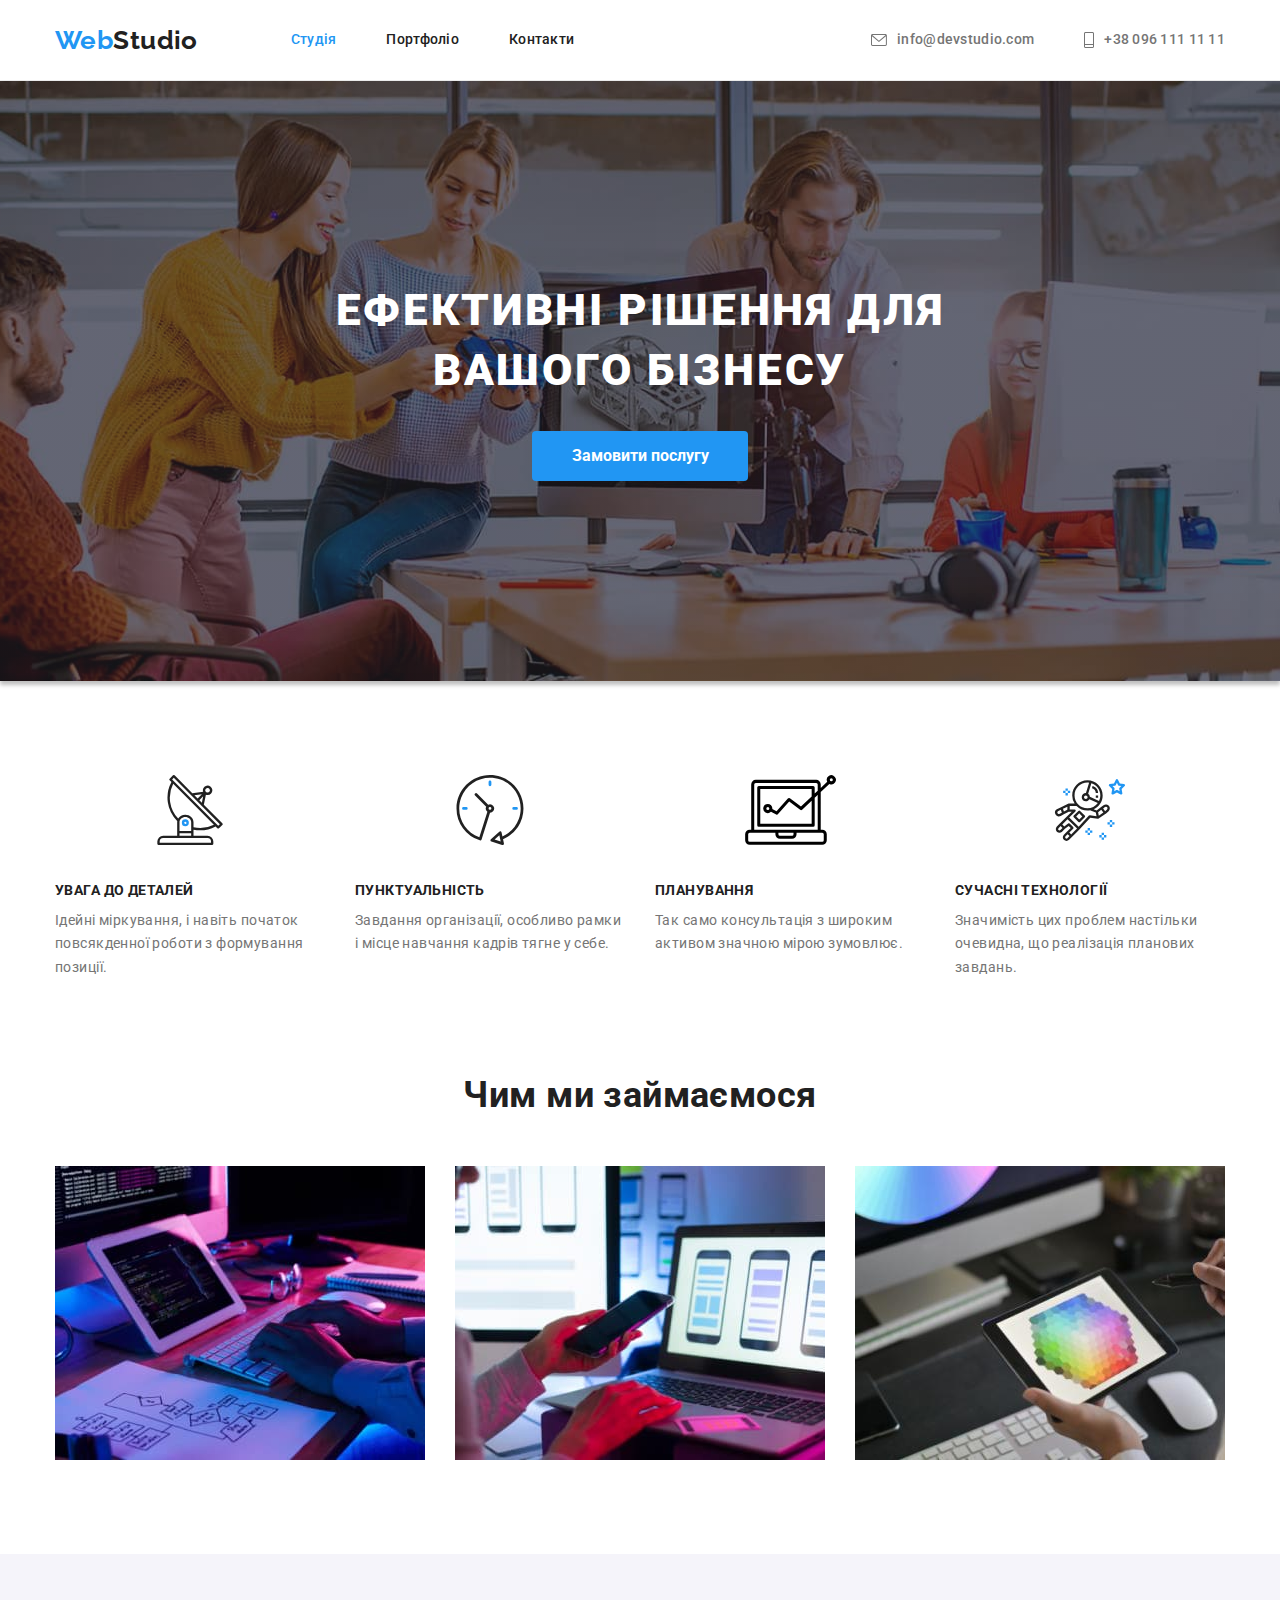
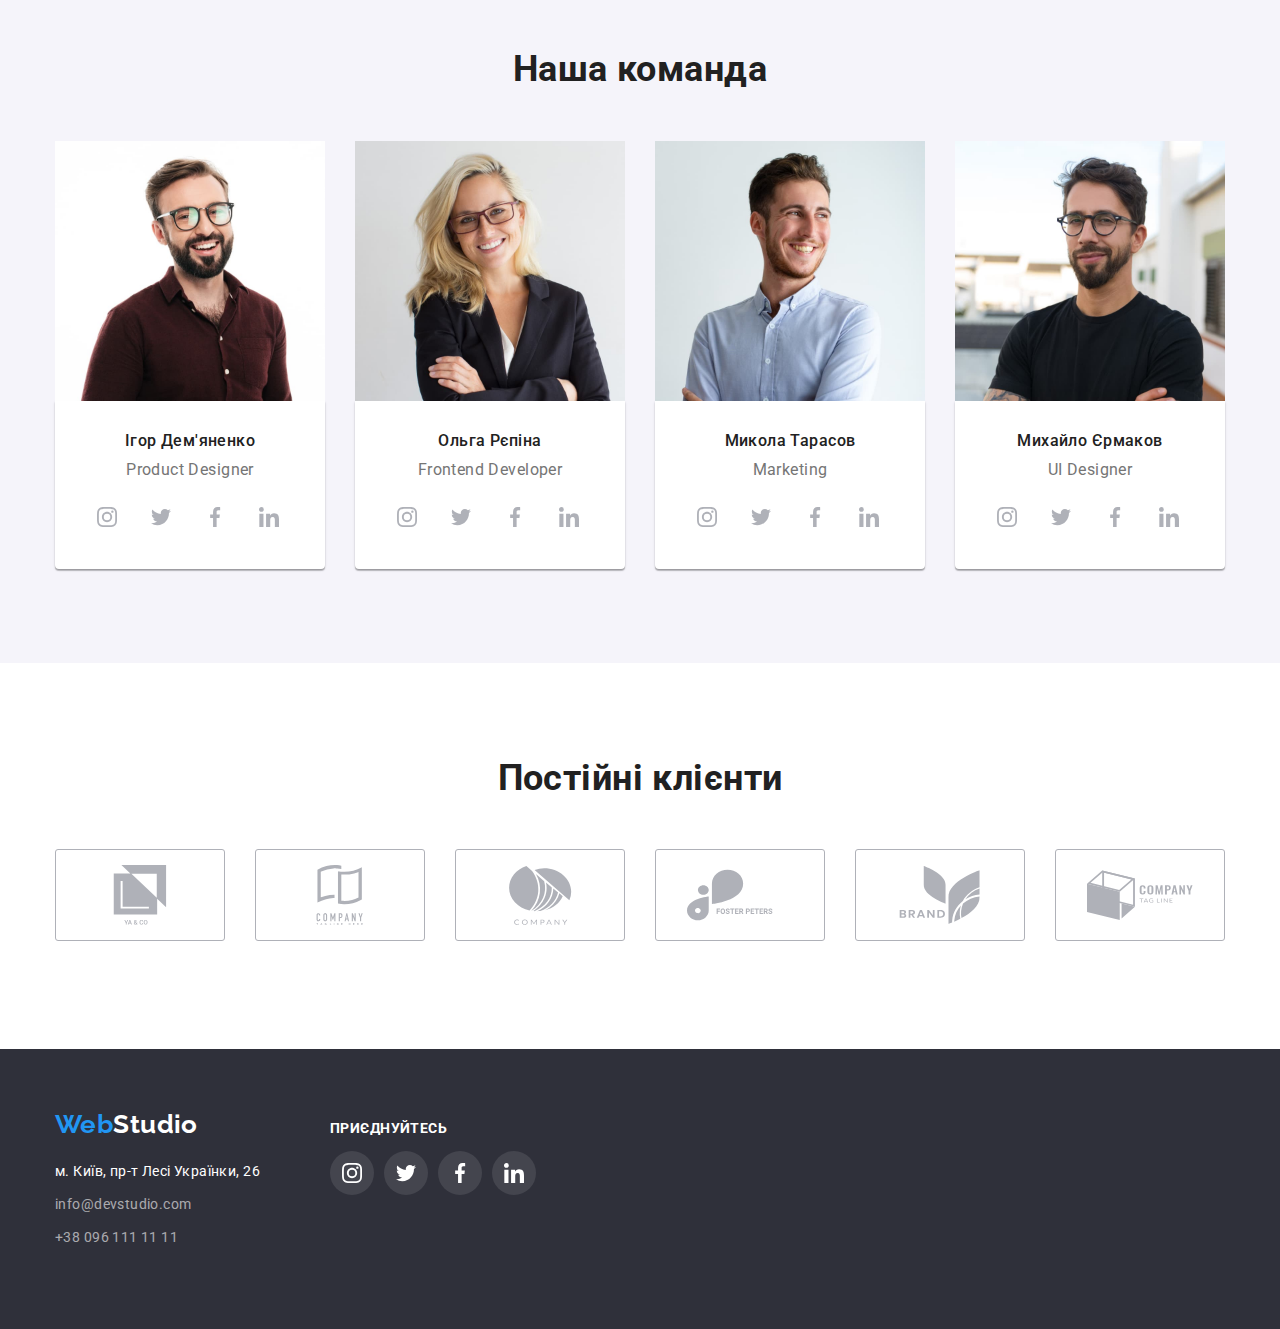
==== commit a0c2b4da: "Fixed remarks" ====
--- a/index.html
+++ b/index.html
@@ -68,7 +68,7 @@
         </div>        
     </section>
             
-    <section class="section">
+    <section class="section our__team">
 
                      <h2 class="second-title">Наша команда</h2>
             <div class="container person">
@@ -81,28 +81,28 @@
                         <li class="social__item">
                             <a href="#" class="social__link" target="_blank">
                                 <svg class="icon__social" width="20" height="20">
-                                    <use class="test" href="/images/sprite.svg#icon-instagram-2"></use>
-                                </svg>
-                            </a>
-                        </li>
-                        <li class="social__item">
-                            <a href="#" class="social__link" target="_blank">
-                                <svg class="icon__social" width="20" height="20">
-                                    <use href="/images/sprite.svg#icon-twitter-1""></use>
-                                </svg>
-                            </a>
-                        </li>
-                        <li class="social__item">
-                            <a href="#" class="social__link" target="_blank">
-                                <svg class="icon__social" width="20" height="20">
-                                    <use href="/images/sprite.svg#icon-facebook-1"></use>
-                                </svg>
-                            </a>
-                        </li>
-                        <li class="social__item">
-                            <a href="#" class="social__link" target="_blank">
-                                <svg class="icon__social" width="20" height="20">
-                                    <use href="/images/sprite.svg#icon-linkedin-1"></use>
+                                    <use class="test" href="./images/sprite.svg#icon-instagram-2"></use>
+                                </svg>
+                            </a>
+                        </li>
+                        <li class="social__item">
+                            <a href="#" class="social__link" target="_blank">
+                                <svg class="icon__social" width="20" height="20">
+                                    <use href="./images/sprite.svg#icon-twitter-1""></use>
+                                </svg>
+                            </a>
+                        </li>
+                        <li class="social__item">
+                            <a href="#" class="social__link" target="_blank">
+                                <svg class="icon__social" width="20" height="20">
+                                    <use href="./images/sprite.svg#icon-facebook-1"></use>
+                                </svg>
+                            </a>
+                        </li>
+                        <li class="social__item">
+                            <a href="#" class="social__link" target="_blank">
+                                <svg class="icon__social" width="20" height="20">
+                                    <use href="./images/sprite.svg#icon-linkedin-1"></use>
                                 </svg>
                             </a>
                         </li>
@@ -117,28 +117,28 @@
                         <li class="social__item">
                             <a href="#" class="social__link" target="_blank">
                                 <svg class="icon__social" width="20" height="20">
-                                    <use class="test" href="/images/sprite.svg#icon-instagram-2"></use>
-                                </svg>
-                            </a>
-                        </li>
-                        <li class="social__item">
-                            <a href="#" class="social__link" target="_blank">
-                                <svg class="icon__social" width="20" height="20">
-                                    <use href="/images/sprite.svg#icon-twitter-1""></use>
-                                </svg>
-                            </a>
-                        </li>
-                        <li class="social__item">
-                            <a href="#" class="social__link" target="_blank">
-                                <svg class="icon__social" width="20" height="20">
-                                    <use href="/images/sprite.svg#icon-facebook-1"></use>
-                                </svg>
-                            </a>
-                        </li>
-                        <li class="social__item">
-                            <a href="#" class="social__link" target="_blank">
-                                <svg class="icon__social" width="20" height="20">
-                                    <use href="/images/sprite.svg#icon-linkedin-1"></use>
+                                    <use class="test" href="./images/sprite.svg#icon-instagram-2"></use>
+                                </svg>
+                            </a>
+                        </li>
+                        <li class="social__item">
+                            <a href="#" class="social__link" target="_blank">
+                                <svg class="icon__social" width="20" height="20">
+                                    <use href="./images/sprite.svg#icon-twitter-1""></use>
+                                </svg>
+                            </a>
+                        </li>
+                        <li class="social__item">
+                            <a href="#" class="social__link" target="_blank">
+                                <svg class="icon__social" width="20" height="20">
+                                    <use href="./images/sprite.svg#icon-facebook-1"></use>
+                                </svg>
+                            </a>
+                        </li>
+                        <li class="social__item">
+                            <a href="#" class="social__link" target="_blank">
+                                <svg class="icon__social" width="20" height="20">
+                                    <use href="./images/sprite.svg#icon-linkedin-1"></use>
                                 </svg>
                             </a>
                         </li>
@@ -153,28 +153,28 @@
                         <li class="social__item">
                             <a href="#" class="social__link" target="_blank">
                                 <svg class="icon__social" width="20" height="20">
-                                    <use class="test" href="/images/sprite.svg#icon-instagram-2"></use>
-                                </svg>
-                            </a>
-                        </li>
-                        <li class="social__item">
-                            <a href="#" class="social__link" target="_blank">
-                                <svg class="icon__social" width="20" height="20">
-                                    <use href="/images/sprite.svg#icon-twitter-1""></use>
-                                </svg>
-                            </a>
-                        </li>
-                        <li class="social__item">
-                            <a href="#" class="social__link" target="_blank">
-                                <svg class="icon__social" width="20" height="20">
-                                    <use href="/images/sprite.svg#icon-facebook-1"></use>
-                                </svg>
-                            </a>
-                        </li>
-                        <li class="social__item">
-                            <a href="#" class="social__link" target="_blank">
-                                <svg class="icon__social" width="20" height="20">
-                                    <use href="/images/sprite.svg#icon-linkedin-1"></use>
+                                    <use class="test" href="./images/sprite.svg#icon-instagram-2"></use>
+                                </svg>
+                            </a>
+                        </li>
+                        <li class="social__item">
+                            <a href="#" class="social__link" target="_blank">
+                                <svg class="icon__social" width="20" height="20">
+                                    <use href="./images/sprite.svg#icon-twitter-1""></use>
+                                </svg>
+                            </a>
+                        </li>
+                        <li class="social__item">
+                            <a href="#" class="social__link" target="_blank">
+                                <svg class="icon__social" width="20" height="20">
+                                    <use href="./images/sprite.svg#icon-facebook-1"></use>
+                                </svg>
+                            </a>
+                        </li>
+                        <li class="social__item">
+                            <a href="#" class="social__link" target="_blank">
+                                <svg class="icon__social" width="20" height="20">
+                                    <use href="./images/sprite.svg#icon-linkedin-1"></use>
                                 </svg>
                             </a>
                         </li>
@@ -189,28 +189,28 @@
                         <li class="social__item">
                             <a href="#" class="social__link" target="_blank">
                                 <svg class="icon__social" width="20" height="20">
-                                    <use class="test" href="/images/sprite.svg#icon-instagram-2"></use>
-                                </svg>
-                            </a>
-                        </li>
-                        <li class="social__item">
-                            <a href="#" class="social__link" target="_blank">
-                                <svg class="icon__social" width="20" height="20">
-                                    <use href="/images/sprite.svg#icon-twitter-1""></use>
-                                </svg>
-                            </a>
-                        </li>
-                        <li class="social__item">
-                            <a href="#" class="social__link" target="_blank">
-                                <svg class="icon__social" width="20" height="20">
-                                    <use href="/images/sprite.svg#icon-facebook-1"></use>
-                                </svg>
-                            </a>
-                        </li>
-                        <li class="social__item">
-                            <a href="#" class="social__link" target="_blank">
-                                <svg class="icon__social" width="20" height="20">
-                                    <use href="/images/sprite.svg#icon-linkedin-1"></use>
+                                    <use class="test" href="./images/sprite.svg#icon-instagram-2"></use>
+                                </svg>
+                            </a>
+                        </li>
+                        <li class="social__item">
+                            <a href="#" class="social__link" target="_blank">
+                                <svg class="icon__social" width="20" height="20">
+                                    <use href="./images/sprite.svg#icon-twitter-1""></use>
+                                </svg>
+                            </a>
+                        </li>
+                        <li class="social__item">
+                            <a href="#" class="social__link" target="_blank">
+                                <svg class="icon__social" width="20" height="20">
+                                    <use href="./images/sprite.svg#icon-facebook-1"></use>
+                                </svg>
+                            </a>
+                        </li>
+                        <li class="social__item">
+                            <a href="#" class="social__link" target="_blank">
+                                <svg class="icon__social" width="20" height="20">
+                                    <use href="./images/sprite.svg#icon-linkedin-1"></use>
                                 </svg>
                             </a>
                         </li>
@@ -224,42 +224,42 @@
             <li class="client__item">
                 <a href="" class="client__link">
                     <svg class="icon"" width="106" height="60">
-                        <use href="/images/sprite.svg#icon-Union"></use>
-                    </svg>
-                </a>
-            </li>
-            <li class="client__item">
-                <a href="" class="client__link">
-                    <svg class="icon" width="106" height="60">
-                        <use href="/images/sprite.svg#icon-group"></use>
-                    </svg>
-                </a>
-            </li>
-            <li class="client__item">
-                <a href="" class="client__link">
-                    <svg class="icon" width="106" height="60">
-                        <use href="/images/sprite.svg#icon-group-1"></use>
-                    </svg>
-                </a>
-            </li>
-            <li class="client__item">
-                <a href="" class="client__link">
-                    <svg class="icon" width="106" height="60">
-                        <use href="/images/sprite.svg#icon-group-2"></use>
-                    </svg>
-                </a>
-            </li>
-            <li class="client__item">
-                <a href="" class="client__link">
-                    <svg class="icon" width="106" height="60">
-                        <use href="/images/sprite.svg#icon-group-3"></use>
-                    </svg>
-                </a>
-            </li>
-            <li class="client__item">
-                <a href="" class="client__link">
-                    <svg class="icon" width="106" height="60">
-                        <use href="/images/sprite.svg#icon-Object"></use>
+                        <use href="./images/sprite.svg#icon-Union"></use>
+                    </svg>
+                </a>
+            </li>
+            <li class="client__item">
+                <a href="" class="client__link">
+                    <svg class="icon" width="106" height="60">
+                        <use href="./images/sprite.svg#icon-group"></use>
+                    </svg>
+                </a>
+            </li>
+            <li class="client__item">
+                <a href="" class="client__link">
+                    <svg class="icon" width="106" height="60">
+                        <use href="./images/sprite.svg#icon-group-1"></use>
+                    </svg>
+                </a>
+            </li>
+            <li class="client__item">
+                <a href="" class="client__link">
+                    <svg class="icon" width="106" height="60">
+                        <use href="./images/sprite.svg#icon-group-2"></use>
+                    </svg>
+                </a>
+            </li>
+            <li class="client__item">
+                <a href="" class="client__link">
+                    <svg class="icon" width="106" height="60">
+                        <use href="./images/sprite.svg#icon-group-3"></use>
+                    </svg>
+                </a>
+            </li>
+            <li class="client__item">
+                <a href="" class="client__link">
+                    <svg class="icon" width="106" height="60">
+                        <use href="./images/sprite.svg#icon-Object"></use>
                     </svg>
                 </a>
             </li>
@@ -277,8 +277,8 @@
             <address class="address-footer">
                 <ul class="contacts-list">
                     <li class="item"><a href="https://www.google.com/search?q=%D0%BC.+%D0%9A%D0%B8%D1%97%D0%B2%2C+%D0%BF%D1%80-%D1%82+%D0%9B%D0%B5%D1%81%D1%96+%D0%A3%D0%BA%D1%80%D0%B0%D1%97%D0%BD%D0%BA%D0%B8%2C+26&rlz=1C1CHBD_ruUA898UA898&oq=%D0%BC.+%D0%9A%D0%B8%D1%97%D0%B2%2C+%D0%BF%D1%80-%D1%82+%D0%9B%D0%B5%D1%81%D1%96+%D0%A3%D0%BA%D1%80%D0%B0%D1%97%D0%BD%D0%BA%D0%B8%2C+26&aqs=chrome..69i57j0i512j0i22i30l2.717j0j9&sourceid=chrome&ie=UTF-8" "target="_blank" class="link-footer addres"  rel="noopener noreferrer">м. Київ, пр-т Лесі Українки, 26</a></li>
-                    <li class="item"><a href="mailto:info@devstudio.com" class="link-footer">info@devstudio.com</a></li>
-                    <li class="item"><a href="tel:+380961111111" class="link-footer">+38 096 111 11 11</a></li>
+                    <li class="item"><a href="mailto:info@devstudio.com" class="link-footer link__footer__hover">info@devstudio.com</a></li>
+                    <li class="item"><a href="tel:+380961111111" class="link-footer link__footer__hover">+38 096 111 11 11</a></li>
                 </ul>                
             </address>    
             </div>
@@ -290,28 +290,28 @@
                 <li class="social__footer__item">
                     <a href="" target="_blank" class="social__footer">
                         <svg class="icon__footer" width="20" height="20">
-                            <use href="/images/sprite.svg#icon-instagram-2"></use>
+                            <use href="./images/sprite.svg#icon-instagram-2"></use>
                         </svg>
                     </a>
                 </li>
                 <li class="social__footer__item">
                     <a href="" target="_blank" class="social__footer">
                         <svg class="icon__footer" width="20" height="20">
-                            <use href="/images/sprite.svg#icon-twitter-1"></use>
+                            <use href="./images/sprite.svg#icon-twitter-1"></use>
                         </svg>
                     </a>
                 </li>
                 <li class="social__footer__item">
                     <a href="" target="_blank" class="social__footer">
                         <svg class="icon__footer" width="20" height="20">
-                            <use href="/images/sprite.svg#icon-facebook-1"></use>
+                            <use href="./images/sprite.svg#icon-facebook-1"></use>
                         </svg>
                     </a>
                 </li>
                 <li class="social__footer__item">
                     <a href="" target="_blank" class="social__footer">
                         <svg class="icon__footer" width="20" height="20">
-                            <use href="/images/sprite.svg#icon-linkedin-1"></use>
+                            <use href="./images/sprite.svg#icon-linkedin-1"></use>
                         </svg>
                     </a>
                 </li>
--- a/css/style.css
+++ b/css/style.css
@@ -71,6 +71,7 @@
     color: var(--primary-bg-color);
     background-color: var(--accent-color);
     border: none;
+    border-radius: 4px;
     font-family: 'Roboto';
     font-weight: 700;
     font-size: 16px;
@@ -82,6 +83,7 @@
     display: inline-block;
     min-width: 73px;
     max-width: 130px;
+    width: auto;
     border-radius: 4px;
     padding: 6px 22px;
     font-size: 16px;
@@ -109,13 +111,17 @@
 }
 
 .section-off-padding {
-    padding: 0;
+    padding: 0 0 94px 0;
+}
+
+.our__team {
+    background-color: var(--portfolio-button-color);
 }
 
 .first-sections {
     display: flex;    
     background: rgba(47, 48, 58, 0.4);
-    background-image: linear-gradient( to right, rgba(47, 48, 58, 0.4), rgba(47, 48, 58, 0.4) ), url(/images/background.jpg);
+    background-image: linear-gradient( to right, rgba(47, 48, 58, 0.4), rgba(47, 48, 58, 0.4) ), url(../images/background.jpg);
     background-repeat: no-repeat;
     background-position: center;
     fill: #2F303A;
@@ -187,7 +193,7 @@
 
 .container-footer {
     display: flex;
-    align-items: flex-start;
+    align-items: baseline;
     padding-top: 60px;
     padding-bottom: 60px;
 }
@@ -263,6 +269,7 @@
     margin: 0;
 }
 
+
 .contacts-list .item:not(:last-child) {
     margin-bottom: 9px;
 }
@@ -301,6 +308,7 @@
 }
 
 
+
 /* .site-nav .item {
     outline: 1px solid red;
 } */
@@ -309,11 +317,23 @@
     margin-right: 50px;
 }
 
-.site-nav .item {
+.site-nav .item {   
+    /* position: relative;  */
     padding-top: 28.031px;
     padding-bottom: 28.031px;
 }
 
+/* .current::after {
+    position: absolute;
+    display: block;
+    content: "";
+    left: 0;
+    bottom: 0;
+    border-radius: 2px;
+    width: 100%;
+    height: 4px;
+    background: var(--accent-color);
+} */
 
 .header-link:hover,
 .header-link:focus {
@@ -341,6 +361,12 @@
 .link-footer:focus {
     color: var(--primary-bg-color);
 }
+
+.link__footer__hover:hover,
+.link__footer__hover:focus {
+    color: var(--accent-color);
+   }
+   
 
 .link {
     display: flex;
@@ -567,14 +593,11 @@
 
 .social__list__footer {
     display: flex;
-    justify-content: center;
-    align-items: center;
+    justify-content: center; 
 }
 
 .box__social__footer {
-    display: inline-block;
-    margin-left: 70px;
-    margin-top: 12px;
+    margin-left: 70px;    
 }
 
 .social__footer {
